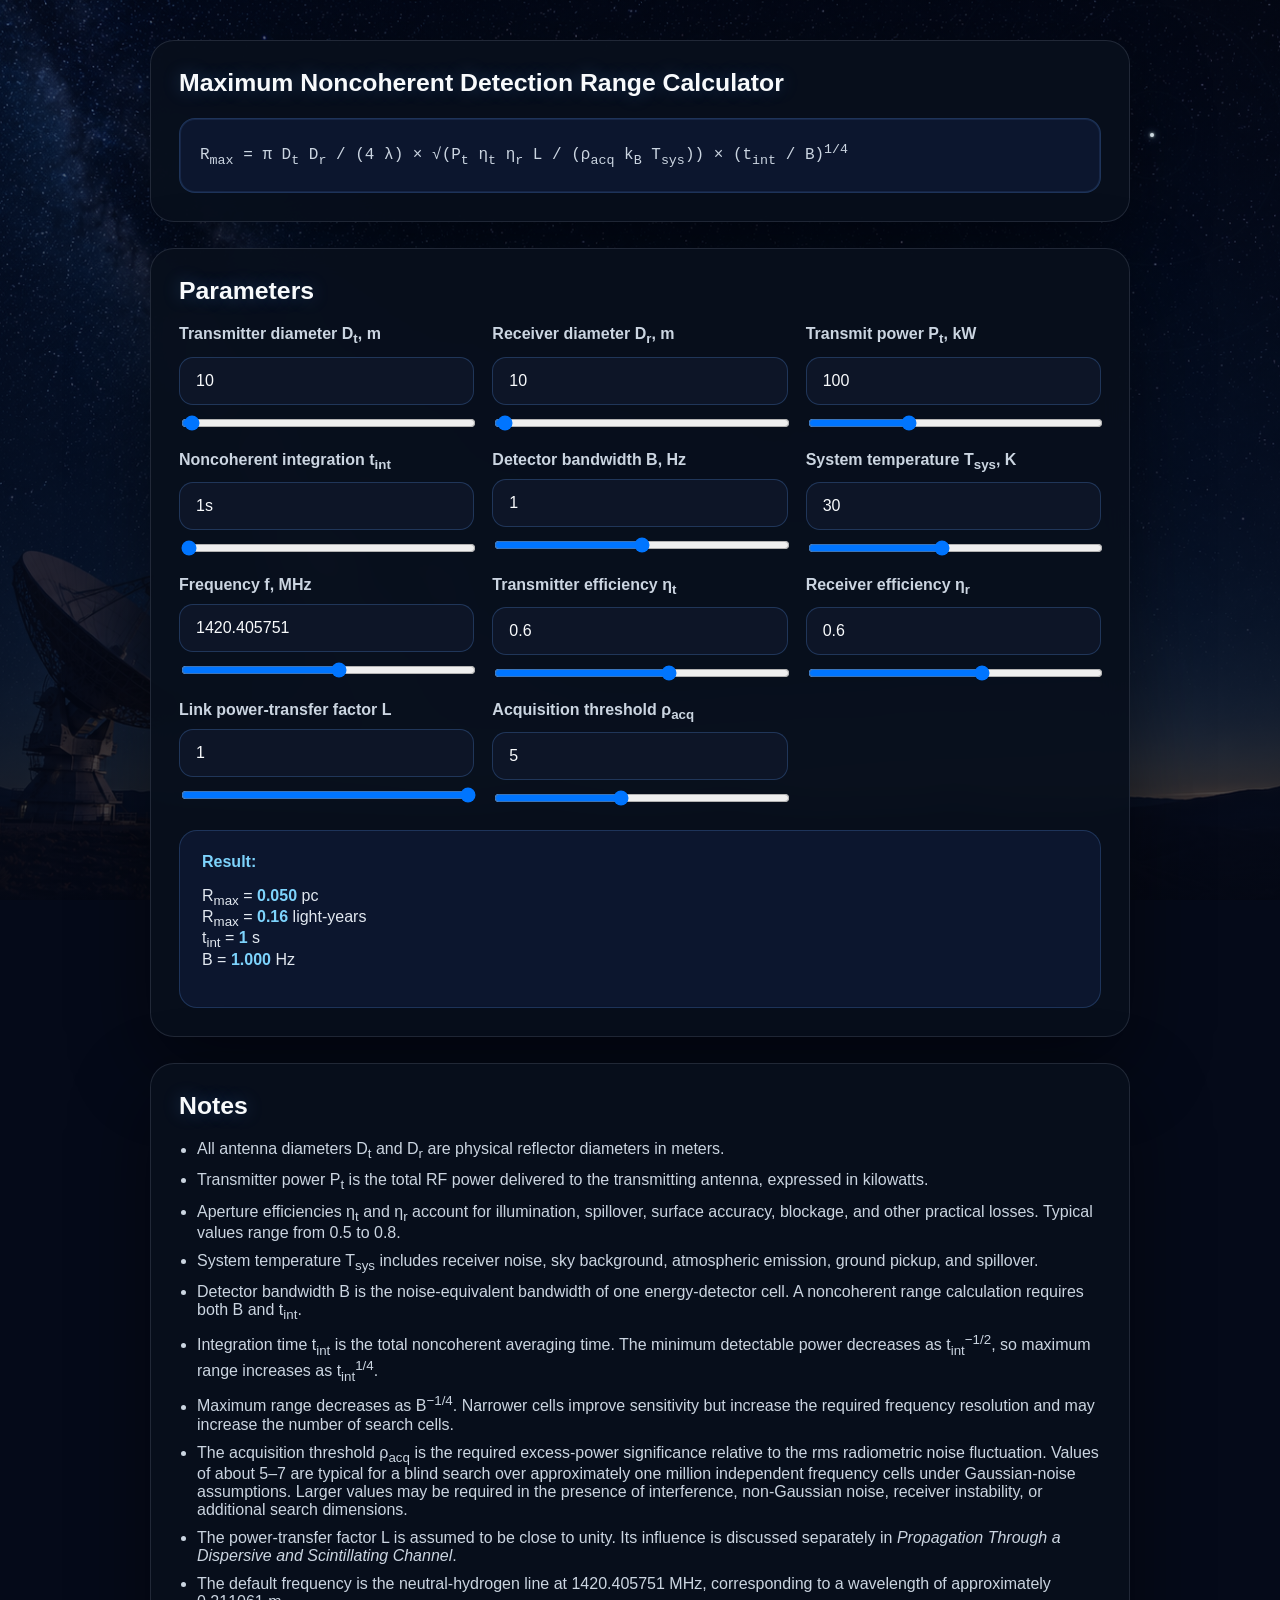
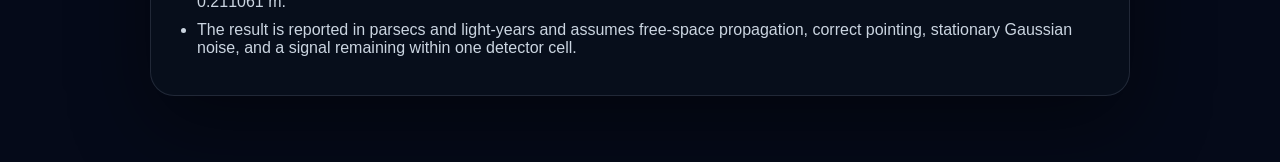
==== index.html @ dc25876a "dosc -> calc" ====
<!DOCTYPE html>
<html lang="en">
<head>
  <meta charset="UTF-8">
  <meta name="viewport" content="width=device-width, initial-scale=1.0">
  <title>Noncoherent Range Calculator</title>
  <link rel="stylesheet" href="calc/style.css">
</head>
<body>
  <!-- Decorative signal layer. It does not affect document layout. -->
  <div id="signal-waves" aria-hidden="true"></div>
  <div id="signal-source" aria-hidden="true"></div>

  <main class="container">
    <section class="panel">
      <h2>Maximum Noncoherent Detection Range Calculator</h2>

      <div class="formula">
        <p>
          R<sub>max</sub> =
          π D<sub>t</sub> D<sub>r</sub> / (4 λ)
          × √(P<sub>t</sub> η<sub>t</sub> η<sub>r</sub> L /
          (ρ<sub>acq</sub> k<sub>B</sub> T<sub>sys</sub>))
          × (t<sub>int</sub> / B)<sup>1/4</sup>
        </p>
      </div>

    </section>

    <section class="panel">
      <h2>Parameters</h2>

      <div class="grid">
        <label>
          <span class="nowrap">Transmitter diameter D<sub>t</sub>, m</span>
          <input id="dt" type="number" value="10" min="1" max="1000" step="1">
          <input id="dt-range" type="range" value="10" min="1" max="1000" step="1">
        </label>

        <label>
          <span class="nowrap">Receiver diameter D<sub>r</sub>, m</span>
          <input id="dr" type="number" value="10" min="1" max="1000" step="1">
          <input id="dr-range" type="range" value="10" min="1" max="1000" step="1">
        </label>

        <label>
          <span class="nowrap">Transmit power P<sub>t</sub>, kW</span>
          <input id="pt" type="number" value="100" min="1" max="1000000" step="1">
          <input id="pt-range" type="range" value="100" min="1" max="1000000" step="1">
        </label>

        <label>
          <span class="nowrap">Noncoherent integration t<sub>int</sub></span>
          <input id="tint" type="text" value="1s">
          <input id="tint-range" type="range" value="0" min="0" max="1000" step="1">
        </label>

        <label>
          <span class="nowrap">Detector bandwidth B, Hz</span>
          <input id="bandwidth" type="number" value="1" min="0.1" max="1000000" step="0.1">
          <input id="bandwidth-range" type="range" value="1" min="0.1" max="1000000" step="0.1">
        </label>

        <label>
          <span class="nowrap">System temperature T<sub>sys</sub>, K</span>
          <input id="Tsys" type="number" value="30" min="3" max="500" step="1">
          <input id="Tsys-range" type="range" value="30" min="3" max="500" step="1">
        </label>

        <label>
          <span class="nowrap">Frequency f, MHz</span>
          <input id="freq" type="number" value="1420.405751" min="10" max="100000" step="0.1">
          <input id="freq-range" type="range" value="1420.405751" min="10" max="100000" step="0.1">
        </label>

        <label>
          <span class="nowrap">Transmitter efficiency η<sub>t</sub></span>
          <input id="etaT" type="number" value="0.6" min="0.01" max="1" step="0.01">
          <input id="etaT-range" type="range" value="0.6" min="0.01" max="1" step="0.01">
        </label>

        <label>
          <span class="nowrap">Receiver efficiency η<sub>r</sub></span>
          <input id="etaR" type="number" value="0.6" min="0.01" max="1" step="0.01">
          <input id="etaR-range" type="range" value="0.6" min="0.01" max="1" step="0.01">
        </label>

        <label>
          <span class="nowrap">Link power-transfer factor L</span>
          <input id="L" type="number" value="1" min="0.01" max="1" step="0.01">
          <input id="L-range" type="range" value="1" min="0.01" max="1" step="0.01">
        </label>

        <label>
          <span class="nowrap">Acquisition threshold ρ<sub>acq</sub></span>
          <input id="rho" type="number" value="5" min="3" max="15" step="0.1">
          <input id="rho-range" type="range" value="5" min="3" max="15" step="0.1">
        </label>
      </div>

      <div class="result" id="resultBox">
        <strong>Result:</strong>
        <p id="resultText">Enter valid values.</p>
      </div>
    </section>

    <section class="panel notes">
      <h2>Notes</h2>
      <ul>
        <li>All antenna diameters D<sub>t</sub> and D<sub>r</sub> are physical reflector diameters in meters.</li>
        <li>Transmitter power P<sub>t</sub> is the total RF power delivered to the transmitting antenna, expressed in kilowatts.</li>
        <li>Aperture efficiencies η<sub>t</sub> and η<sub>r</sub> account for illumination, spillover, surface accuracy, blockage, and other practical losses. Typical values range from 0.5 to 0.8.</li>
        <li>System temperature T<sub>sys</sub> includes receiver noise, sky background, atmospheric emission, ground pickup, and spillover.</li>
        <li>Detector bandwidth B is the noise-equivalent bandwidth of one energy-detector cell. A noncoherent range calculation requires both B and t<sub>int</sub>.</li>
        <li>Integration time t<sub>int</sub> is the total noncoherent averaging time. The minimum detectable power decreases as t<sub>int</sub><sup>−1/2</sup>, so maximum range increases as t<sub>int</sub><sup>1/4</sup>.</li>
        <li>Maximum range decreases as B<sup>−1/4</sup>. Narrower cells improve sensitivity but increase the required frequency resolution and may increase the number of search cells.</li>
        <li>The acquisition threshold ρ<sub>acq</sub> is the required excess-power significance relative to the rms radiometric noise fluctuation. Values of   about 5–7 are typical for a blind search over approximately one million independent frequency cells under Gaussian-noise assumptions. Larger values may be required in the presence of interference, non-Gaussian noise, receiver instability, or additional search dimensions. </li>
        <li>The power-transfer factor L is assumed to be close to unity. Its influence is discussed separately in <em>Propagation Through a Dispersive and Scintillating Channel</em>.</li>
        <li>The default frequency is the neutral-hydrogen line at 1420.405751 MHz, corresponding to a wavelength of approximately 0.211061 m.</li>
        <li>The result is reported in parsecs and light-years and assumes free-space propagation, correct pointing, stationary Gaussian noise, and a signal remaining within one detector cell.</li>
      </ul>
    </section>
  </main>

  <script src="calc/calculator.js"></script>
</body>
</html>
---- calc/style.css ----
html {
  min-height: 100%;
  background: #050a19;
}

body {
  position: relative;
  isolation: isolate;

  margin: 0;
  min-height: 100vh;
  overflow-x: hidden;

  font-family: "Segoe UI", Tahoma, Geneva, Verdana, sans-serif;

  background:
    linear-gradient(
      rgba(5, 10, 25, 0.55),
      rgba(5, 10, 25, 0.75)
    ),
    url("bg.png");

  background-size: cover;
  background-position: center center;
  background-repeat: no-repeat;
  background-attachment: fixed;
}

/*
 * Signal rings above the body background and below the calculator.
 * This fixed element does not participate in normal document flow.
 */
#signal-source {
  position: fixed;

  /* The same coordinates */
  left: 90%;
  top: 15%;

  width: 4px;
  height: 4px;

  z-index: 0;
  pointer-events: none;

  transform: translate(-50%, -50%);
  border-radius: 50%;

  background: rgb(235, 248, 255);

  box-shadow:
    0 0 3px rgba(235, 248, 255, 0.95),
    0 0 9px rgba(140, 210, 255, 0.75),
    0 0 20px rgba(120, 200, 255, 0.45);

  animation: transmitter-flicker 2.8s ease-in-out infinite;
}

#signal-waves {
  position: fixed;
  left: 90%;
  top: 15%;
  width: 560px;
  aspect-ratio: 1;

  z-index: 0;
  pointer-events: none;
  border-radius: 50%;

  background:
    repeating-radial-gradient(
      circle at center,
      transparent 0 10.7%,
      rgba(190, 225, 255, 0.2) 10.9% 11.15%,
      transparent 11.4% 21.8%
    );

  background-position: center center;
  background-repeat: no-repeat;
  background-size: 100% 100%;

  opacity: 0.04;
  filter: blur(0.3px);

  transform: translate(-50%, -50%) rotate(-8deg);

  transition:
    opacity 0.15s linear,
    filter 0.15s linear;

  animation: signal-expansion 18s ease-in-out infinite alternate;
}


/* Calculator content remains above the rings. */
.container {
  position: relative;
  z-index: 1;

  max-width: 980px;
  padding: 40px 32px;
  margin: 0 auto;
}

.panel {
  padding: 28px;
  margin-bottom: 26px;

  background: rgba(8, 15, 28, 0.94);
  border: 1px solid rgba(148, 163, 184, 0.18);
  border-radius: 24px;

  box-shadow: 0 30px 80px rgba(0, 0, 0, 0.45);
  backdrop-filter: blur(14px);
}

h1,
h2 {
  margin-top: 0;
  color: #f8fafc;
  text-shadow: 0 0 18px rgba(96, 165, 250, 0.28);
}

h1 {
  font-size: clamp(2.1rem, 3vw, 3.4rem);
}

h2 {
  font-size: 1.55rem;
}

.formula {
  padding: 20px;
  margin-top: 18px;

  color: #cbd5e1;
  font-family: "Courier New", Courier, monospace;

  background: rgba(14, 23, 48, 0.92);
  border: 1px solid rgba(96, 165, 250, 0.22);
  border-radius: 16px;

  box-shadow: inset 0 0 0 1px rgba(96, 165, 250, 0.12);
}

.formula p {
  margin: 0;
  line-height: 1.7;
}

.grid {
  display: grid;
  grid-template-columns: repeat(auto-fit, minmax(220px, 1fr));
  gap: 18px;
}

label {
  display: flex;
  flex-direction: column;

  color: #cbd5e1;
  font-weight: 600;
}

input[type="number"],
input[type="text"] {
  box-sizing: border-box;
  width: 100%;

  margin-top: 10px;
  padding: 14px 16px;

  color: #f8fafc;
  font-size: 1rem;

  background: rgba(15, 23, 42, 0.86);
  border: 1px solid rgba(96, 165, 250, 0.24);
  border-radius: 14px;
  outline: none;

  transition:
    border-color 0.2s ease,
    box-shadow 0.2s ease;
}

input[type="number"]:focus,
input[type="text"]:focus {
  border-color: #60a5fa;
  box-shadow: 0 0 0 4px rgba(96, 165, 250, 0.12);
}

input[type="range"] {
  width: 100%;
  margin-top: 10px;
}

input[type="number"]::-webkit-inner-spin-button,
input[type="number"]::-webkit-outer-spin-button {
  appearance: none;
  -webkit-appearance: none;
  margin: 0;
}

input[type="number"] {
  appearance: textfield;
  -moz-appearance: textfield;
}

input[readonly] {
  opacity: 0.7;
  cursor: not-allowed;
}

.result {
  margin-top: 22px;
  padding: 22px;

  color: #e2e8f0;

  background: rgba(14, 23, 48, 0.92);
  border: 1px solid rgba(96, 165, 250, 0.22);
  border-radius: 18px;
}

.result strong {
  color: #7dd3fc;
}

.notes ul {
  padding-left: 18px;
  margin: 0;
}

.notes li {
  margin-bottom: 10px;
  color: #cbd5e1;
}

.nowrap {
  white-space: nowrap;
}

@media (max-width: 640px) {
  body {
    background-attachment: scroll;
  }

  .container {
    padding: 24px 18px;
  }

  #signal-waves {
    top: 20px;
    right: -130px;
    width: 360px;
  }
}

@keyframes signal-expansion {
    from {
        background-size: 100% 100%;
    }

    to {
        background-size: 120% 120%;
    }
}

@keyframes transmitter-flicker {
  0%,
  100% {
    opacity: 0.82;
    transform: translate(-50%, -50%) scale(0.9);

    box-shadow:
      0 0 3px rgba(235, 248, 255, 0.85),
      0 0 8px rgba(140, 210, 255, 0.65),
      0 0 18px rgba(120, 200, 255, 0.35);
  }

  50% {
    opacity: 1;
    transform: translate(-50%, -50%) scale(1.15);

    box-shadow:
      0 0 5px rgba(255, 255, 255, 1),
      0 0 12px rgba(160, 220, 255, 0.9),
      0 0 28px rgba(120, 200, 255, 0.55);
  }
}
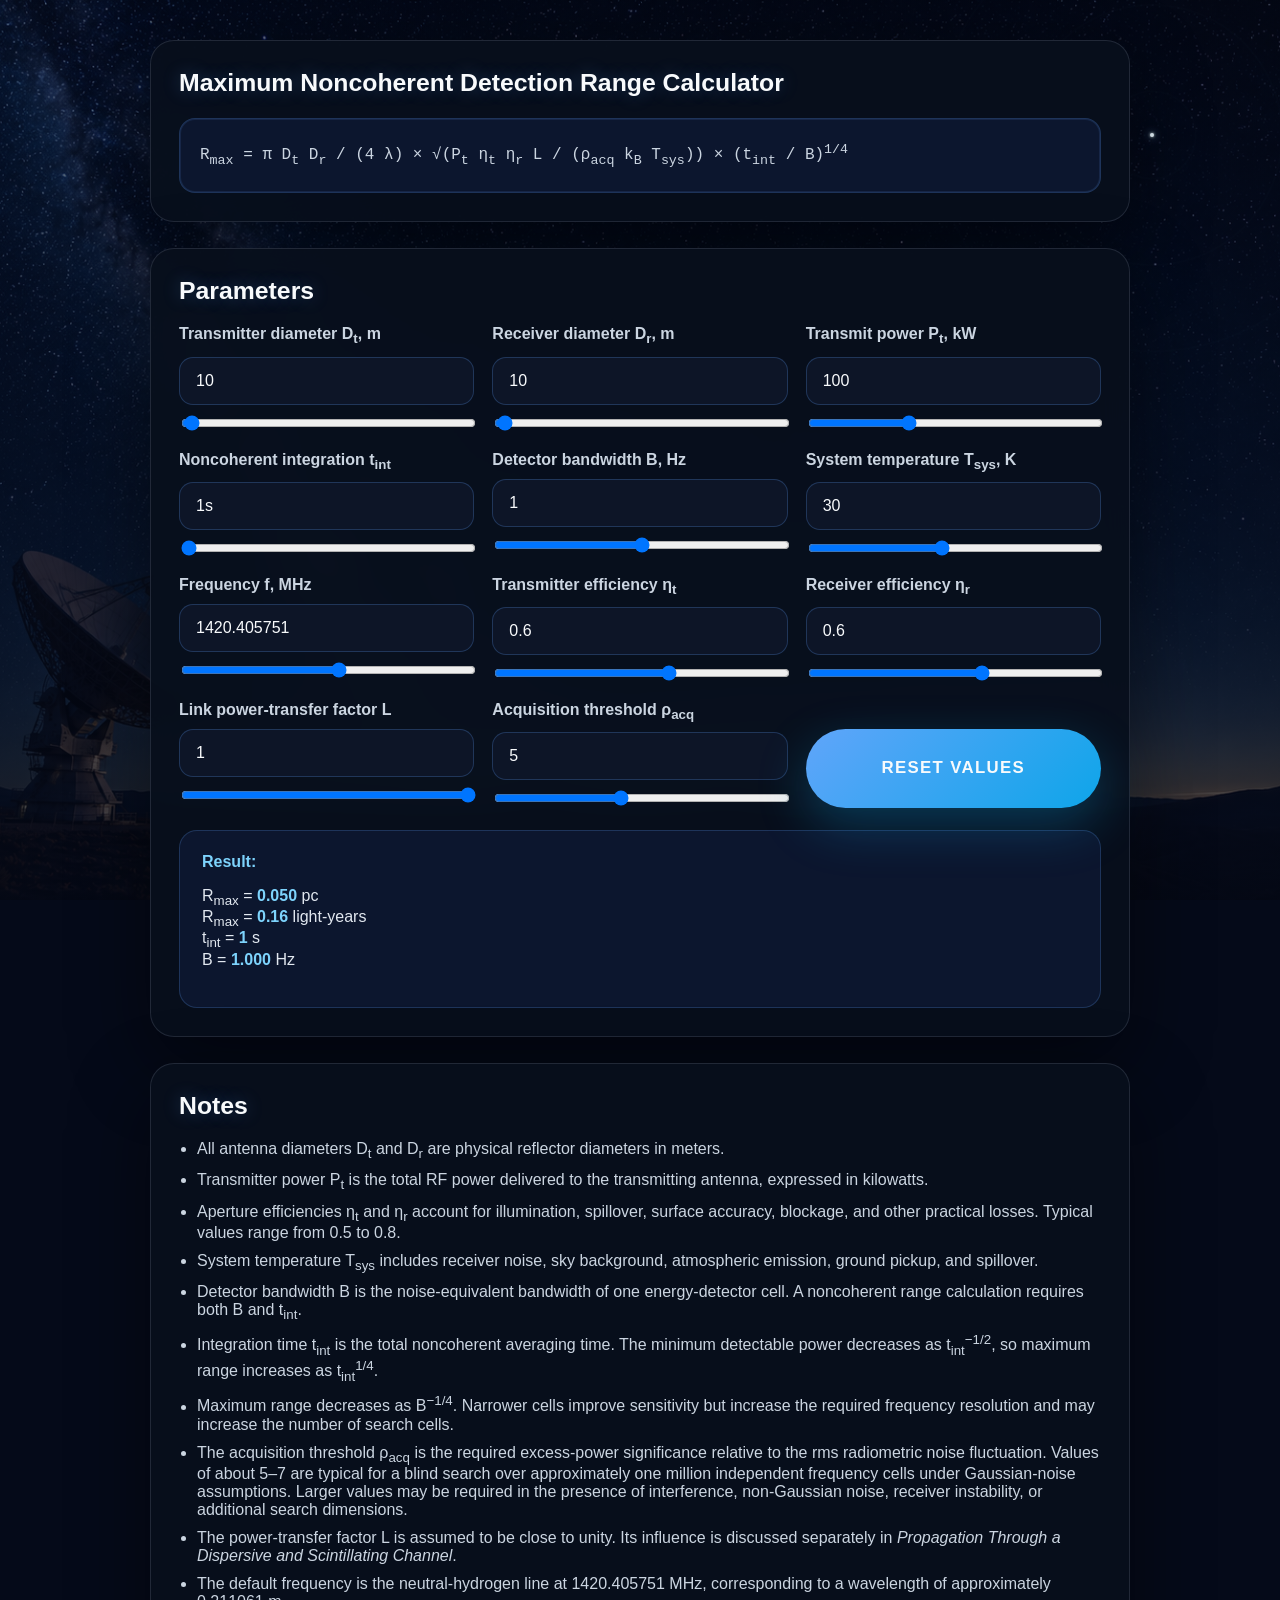
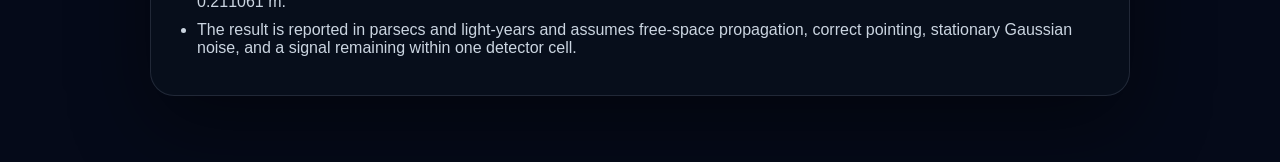
==== commit 9aff34ec: "Add Reset Button" ====
--- a/index.html
+++ b/index.html
@@ -96,6 +96,7 @@
           <input id="rho" type="number" value="5" min="3" max="15" step="0.1">
           <input id="rho-range" type="range" value="5" min="3" max="15" step="0.1">
         </label>
+        <button id="resetButton" onclick="window.location.reload()">Reset Values</button>
       </div>
 
       <div class="result" id="resultBox">
--- a/calc/style.css
+++ b/calc/style.css
@@ -24,6 +24,26 @@
   background-position: center center;
   background-repeat: no-repeat;
   background-attachment: fixed;
+}
+
+button {
+  margin-top: 28px;
+  padding: 16px 24px;
+  border: none;
+  border-radius: 999px;
+  background: linear-gradient(135deg, #60a5fa, #0ea5e9);
+  color: #f8fafc;
+  font-size: 1.05rem;
+  font-weight: 700;
+  cursor: pointer;
+  text-transform: uppercase;
+  letter-spacing: 0.08em;
+  box-shadow: 0 18px 50px rgba(14, 165, 233, 0.28);
+}
+
+button:hover {
+  transform: translateY(-1px);
+  background: linear-gradient(135deg, #38bdf8, #38bdf8);
 }
 
 /*
@@ -91,6 +111,13 @@
   animation: signal-expansion 18s ease-in-out infinite alternate;
 }
 
+.reset-container {
+  grid-column: 1 / -1;
+  display: flex;
+  justify-content: center;
+  margin-top: 0.75rem;
+}
+
 
 /* Calculator content remains above the rings. */
 .container {
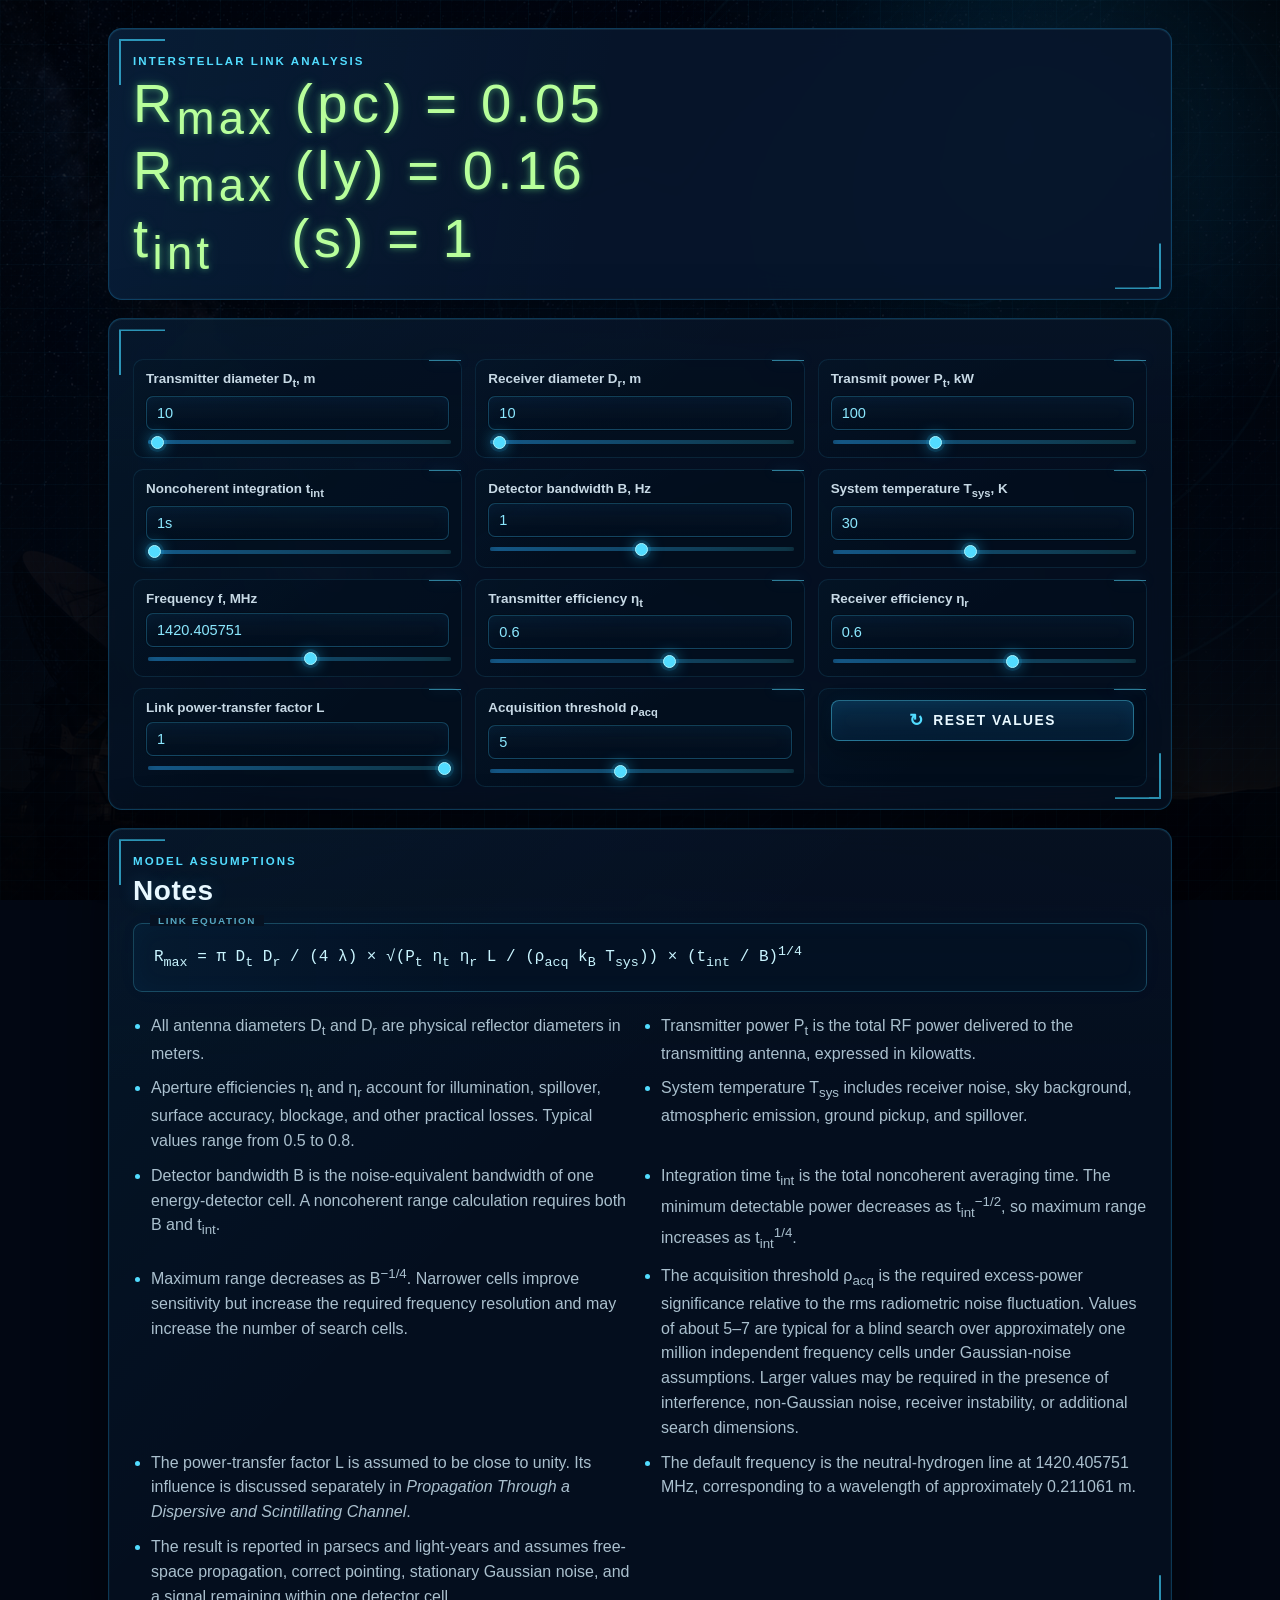
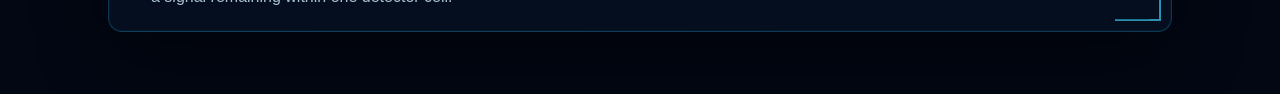
==== commit a1ad8427: "Up results panel" ====
--- a/index.html
+++ b/index.html
@@ -5,31 +5,26 @@
   <meta name="viewport" content="width=device-width, initial-scale=1.0">
   <title>Noncoherent Range Calculator</title>
   <link rel="stylesheet" href="calc/style.css">
+  <link rel="stylesheet" href="calc/display.css">
 </head>
 <body>
-  <!-- Decorative signal layer. It does not affect document layout. -->
+  <div class="background-grid" aria-hidden="true"></div>
+  <div class="background-stripes" aria-hidden="true"></div>
+  <div class="background-glow" aria-hidden="true"></div>
+  <div class="background-rings" aria-hidden="true"></div>
+
   <div id="signal-waves" aria-hidden="true"></div>
   <div id="signal-source" aria-hidden="true"></div>
 
   <main class="container">
-    <section class="panel">
-      <h2>Maximum Noncoherent Detection Range Calculator</h2>
-
-      <div class="formula">
-        <p>
-          R<sub>max</sub> =
-          π D<sub>t</sub> D<sub>r</sub> / (4 λ)
-          × √(P<sub>t</sub> η<sub>t</sub> η<sub>r</sub> L /
-          (ρ<sub>acq</sub> k<sub>B</sub> T<sub>sys</sub>))
-          × (t<sub>int</sub> / B)<sup>1/4</sup>
-        </p>
-      </div>
-
+    <section class="panel panel-title">
+      <span class="panel-kicker">INTERSTELLAR LINK ANALYSIS</span>
+      <div id="resultText" class="display-value"> Enter valid values </div>
     </section>
 
-    <section class="panel">
-      <h2>Parameters</h2>
-
+    <section class="panel panel-parameters">
+    
+  </br>
       <div class="grid">
         <label>
           <span class="nowrap">Transmitter diameter D<sub>t</sub>, m</span>
@@ -96,17 +91,30 @@
           <input id="rho" type="number" value="5" min="3" max="15" step="0.1">
           <input id="rho-range" type="range" value="5" min="3" max="15" step="0.1">
         </label>
-        <button id="resetButton" onclick="window.location.reload()">Reset Values</button>
+
+        <label>
+          <button id="resetButton" type="button" onclick="window.location.reload()">
+            <span class="button-icon" aria-hidden="true">↻</span>
+            Reset Values
+          </button>
+        </label>
       </div>
 
-      <div class="result" id="resultBox">
-        <strong>Result:</strong>
-        <p id="resultText">Enter valid values.</p>
-      </div>
+
     </section>
 
     <section class="panel notes">
+      <span class="panel-kicker">MODEL ASSUMPTIONS</span>
       <h2>Notes</h2>
+      <div class="formula">
+        <p>
+          R<sub>max</sub> =
+          π D<sub>t</sub> D<sub>r</sub> / (4 λ)
+          × √(P<sub>t</sub> η<sub>t</sub> η<sub>r</sub> L /
+          (ρ<sub>acq</sub> k<sub>B</sub> T<sub>sys</sub>))
+          × (t<sub>int</sub> / B)<sup>1/4</sup>
+        </p>
+      </div> 
       <ul>
         <li>All antenna diameters D<sub>t</sub> and D<sub>r</sub> are physical reflector diameters in meters.</li>
         <li>Transmitter power P<sub>t</sub> is the total RF power delivered to the transmitting antenna, expressed in kilowatts.</li>
@@ -115,7 +123,7 @@
         <li>Detector bandwidth B is the noise-equivalent bandwidth of one energy-detector cell. A noncoherent range calculation requires both B and t<sub>int</sub>.</li>
         <li>Integration time t<sub>int</sub> is the total noncoherent averaging time. The minimum detectable power decreases as t<sub>int</sub><sup>−1/2</sup>, so maximum range increases as t<sub>int</sub><sup>1/4</sup>.</li>
         <li>Maximum range decreases as B<sup>−1/4</sup>. Narrower cells improve sensitivity but increase the required frequency resolution and may increase the number of search cells.</li>
-        <li>The acquisition threshold ρ<sub>acq</sub> is the required excess-power significance relative to the rms radiometric noise fluctuation. Values of   about 5–7 are typical for a blind search over approximately one million independent frequency cells under Gaussian-noise assumptions. Larger values may be required in the presence of interference, non-Gaussian noise, receiver instability, or additional search dimensions. </li>
+        <li>The acquisition threshold ρ<sub>acq</sub> is the required excess-power significance relative to the rms radiometric noise fluctuation. Values of about 5–7 are typical for a blind search over approximately one million independent frequency cells under Gaussian-noise assumptions. Larger values may be required in the presence of interference, non-Gaussian noise, receiver instability, or additional search dimensions.</li>
         <li>The power-transfer factor L is assumed to be close to unity. Its influence is discussed separately in <em>Propagation Through a Dispersive and Scintillating Channel</em>.</li>
         <li>The default frequency is the neutral-hydrogen line at 1420.405751 MHz, corresponding to a wavelength of approximately 0.211061 m.</li>
         <li>The result is reported in parsecs and light-years and assumes free-space propagation, correct pointing, stationary Gaussian noise, and a signal remaining within one detector cell.</li>
--- a/calc/style.css
+++ b/calc/style.css
@@ -1,78 +1,120 @@
+:root {
+  --bg-0: #020713;
+  --bg-1: #06101f;
+  --panel: rgba(5, 17, 34, 0.82);
+  --panel-strong: rgba(7, 22, 43, 0.94);
+  --line: rgba(38, 188, 255, 0.24);
+  --line-strong: rgba(64, 214, 255, 0.66);
+  --cyan: #52dcff;
+  --cyan-soft: #8be8ff;
+  --blue: #238cff;
+  --text: #e8f8ff;
+  --muted: #9bb6c8;
+  --shadow: rgba(0, 0, 0, 0.48);
+}
+
+* {
+  box-sizing: border-box;
+}
+
 html {
   min-height: 100%;
-  background: #050a19;
+  background: var(--bg-0);
 }
 
 body {
   position: relative;
   isolation: isolate;
-
   margin: 0;
   min-height: 100vh;
   overflow-x: hidden;
-
+  color: var(--text);
   font-family: "Segoe UI", Tahoma, Geneva, Verdana, sans-serif;
-
-  background:
-    linear-gradient(
-      rgba(5, 10, 25, 0.55),
-      rgba(5, 10, 25, 0.75)
-    ),
+  background:
+    radial-gradient(circle at 80% 12%, rgba(0, 162, 255, 0.17), transparent 27%),
+    linear-gradient(rgba(2, 7, 19, 0.68), rgba(2, 7, 19, 0.9)),
     url("bg.png");
-
   background-size: cover;
-  background-position: center center;
+  background-position: center;
   background-repeat: no-repeat;
   background-attachment: fixed;
 }
 
-button {
-  margin-top: 28px;
-  padding: 16px 24px;
-  border: none;
-  border-radius: 999px;
-  background: linear-gradient(135deg, #60a5fa, #0ea5e9);
-  color: #f8fafc;
-  font-size: 1.05rem;
-  font-weight: 700;
-  cursor: pointer;
-  text-transform: uppercase;
-  letter-spacing: 0.08em;
-  box-shadow: 0 18px 50px rgba(14, 165, 233, 0.28);
-}
-
-button:hover {
-  transform: translateY(-1px);
-  background: linear-gradient(135deg, #38bdf8, #38bdf8);
-}
-
-/*
- * Signal rings above the body background and below the calculator.
- * This fixed element does not participate in normal document flow.
- */
+body::after {
+  content: "";
+  position: fixed;
+  inset: 0;
+  z-index: -1;
+  pointer-events: none;
+  background: radial-gradient(circle at center, transparent 38%, rgba(0, 0, 0, 0.62) 100%);
+}
+
+.background-grid,
+.background-stripes,
+.background-glow,
+.background-rings {
+  position: fixed;
+  inset: 0;
+  z-index: -1;
+  pointer-events: none;
+}
+
+.background-grid {
+  opacity: 0.72;
+  background-image:
+    linear-gradient(rgba(57, 190, 255, 0.055) 1px, transparent 1px),
+    linear-gradient(90deg, rgba(57, 190, 255, 0.055) 1px, transparent 1px),
+    linear-gradient(rgba(57, 190, 255, 0.022) 1px, transparent 1px),
+    linear-gradient(90deg, rgba(57, 190, 255, 0.022) 1px, transparent 1px);
+  background-size: 44px 44px, 44px 44px, 11px 11px, 11px 11px;
+}
+
+.background-stripes {
+  opacity: 0.75;
+  background: repeating-linear-gradient(
+    -45deg,
+    transparent 0 28px,
+    rgba(46, 183, 255, 0.018) 28px 30px
+  );
+}
+
+.background-glow {
+  background:
+    radial-gradient(circle at 88% 14%, rgba(43, 181, 255, 0.16), transparent 23%),
+    radial-gradient(circle at 50% 40%, rgba(16, 90, 166, 0.08), transparent 44%);
+}
+
+.background-rings {
+  left: auto;
+  top: -34vh;
+  right: -18vw;
+  width: 85vw;
+  height: 85vw;
+  opacity: 0.12;
+  border-radius: 50%;
+  background: repeating-radial-gradient(
+    circle at center,
+    transparent 0 8.5%,
+    rgba(75, 207, 255, 0.35) 8.7% 8.85%,
+    transparent 9.05% 17.5%
+  );
+}
+
 #signal-source {
   position: fixed;
-
-  /* The same coordinates */
   left: 90%;
   top: 15%;
-
-  width: 4px;
-  height: 4px;
-
+  width: 5px;
+  height: 5px;
   z-index: 0;
   pointer-events: none;
-
   transform: translate(-50%, -50%);
   border-radius: 50%;
-
-  background: rgb(235, 248, 255);
-
-  box-shadow:
-    0 0 3px rgba(235, 248, 255, 0.95),
-    0 0 9px rgba(140, 210, 255, 0.75),
-    0 0 20px rgba(120, 200, 255, 0.45);
-
+  background: #f0fbff;
+  box-shadow:
+    0 0 5px rgba(240, 251, 255, 1),
+    0 0 16px rgba(96, 220, 255, 0.96),
+    0 0 40px rgba(40, 162, 255, 0.62);
   animation: transmitter-flicker 2.8s ease-in-out infinite;
 }
 
@@ -80,145 +122,254 @@
   position: fixed;
   left: 90%;
   top: 15%;
-  width: 560px;
+  width: 620px;
   aspect-ratio: 1;
-
   z-index: 0;
   pointer-events: none;
   border-radius: 50%;
-
-  background:
-    repeating-radial-gradient(
-      circle at center,
-      transparent 0 10.7%,
-      rgba(190, 225, 255, 0.2) 10.9% 11.15%,
-      transparent 11.4% 21.8%
-    );
-
-  background-position: center center;
+  background: repeating-radial-gradient(
+    circle at center,
+    transparent 0 10.7%,
+    rgba(113, 218, 255, 0.24) 10.9% 11.12%,
+    transparent 11.35% 21.8%
+  );
+  background-position: center;
   background-repeat: no-repeat;
   background-size: 100% 100%;
-
-  opacity: 0.04;
-  filter: blur(0.3px);
-
+  opacity: 0.05;
+  filter: blur(0.25px);
   transform: translate(-50%, -50%) rotate(-8deg);
-
-  transition:
-    opacity 0.15s linear,
-    filter 0.15s linear;
-
+  transition: opacity 0.15s linear, filter 0.15s linear;
   animation: signal-expansion 18s ease-in-out infinite alternate;
 }
 
-.reset-container {
-  grid-column: 1 / -1;
-  display: flex;
-  justify-content: center;
-  margin-top: 0.75rem;
-}
-
-
-/* Calculator content remains above the rings. */
 .container {
   position: relative;
   z-index: 1;
-
-  max-width: 980px;
-  padding: 40px 32px;
+  max-width: 1120px;
   margin: 0 auto;
+  padding: 28px 28px 44px;
 }
 
 .panel {
-  padding: 28px;
-  margin-bottom: 26px;
-
-  background: rgba(8, 15, 28, 0.94);
-  border: 1px solid rgba(148, 163, 184, 0.18);
-  border-radius: 24px;
-
-  box-shadow: 0 30px 80px rgba(0, 0, 0, 0.45);
-  backdrop-filter: blur(14px);
+  position: relative;
+  margin-bottom: 18px;
+  padding: 22px 24px;
+  overflow: hidden;
+  background:
+    linear-gradient(180deg, rgba(16, 42, 69, 0.11), transparent 32%),
+    linear-gradient(135deg, rgba(0, 180, 255, 0.045), transparent 42%),
+    var(--panel);
+  border: 1px solid var(--line);
+  border-radius: 14px;
+  box-shadow:
+    0 24px 70px var(--shadow),
+    inset 0 0 0 1px rgba(112, 220, 255, 0.035),
+    inset 0 1px 0 rgba(164, 235, 255, 0.06);
+  backdrop-filter: blur(16px) saturate(120%);
+}
+
+.panel::before,
+.panel::after {
+  content: "";
+  position: absolute;
+  width: 44px;
+  height: 44px;
+  pointer-events: none;
+}
+
+.panel::before {
+  top: 10px;
+  left: 10px;
+  border-top: 2px solid var(--line-strong);
+  border-left: 2px solid var(--line-strong);
+  clip-path: polygon(0 0, 100% 0, 100% 2px, 12px 2px, 2px 12px, 2px 100%, 0 100%);
+}
+
+.panel::after {
+  right: 10px;
+  bottom: 10px;
+  border-right: 2px solid var(--line-strong);
+  border-bottom: 2px solid var(--line-strong);
+  clip-path: polygon(100% 100%, 0 100%, 0 calc(100% - 2px), calc(100% - 12px) calc(100% - 2px), calc(100% - 2px) calc(100% - 12px), calc(100% - 2px) 0, 100% 0);
+}
+
+.panel-title {
+  background:
+    linear-gradient(100deg, rgba(18, 80, 129, 0.15), transparent 46%),
+    var(--panel-strong);
+}
+
+.panel-kicker,
+.result-label {
+  display: inline-block;
+  margin-bottom: 8px;
+  color: var(--cyan);
+  font-size: 0.72rem;
+  font-weight: 800;
+  letter-spacing: 0.18em;
 }
 
 h1,
 h2 {
-  margin-top: 0;
-  color: #f8fafc;
-  text-shadow: 0 0 18px rgba(96, 165, 250, 0.28);
-}
-
-h1 {
-  font-size: clamp(2.1rem, 3vw, 3.4rem);
+  margin: 0;
+  color: var(--text);
+  text-shadow: 0 0 18px rgba(73, 205, 255, 0.2);
 }
 
 h2 {
-  font-size: 1.55rem;
+  font-size: clamp(1.35rem, 2.2vw, 1.75rem);
+  font-weight: 650;
+  letter-spacing: 0.02em;
+}
+
+.section-heading {
+  display: flex;
+  align-items: flex-start;
+  justify-content: space-between;
+  gap: 20px;
+  margin-bottom: 16px;
+}
+
+.status-chip {
+  padding: 7px 11px;
+  color: #8fffb9;
+  font-size: 0.68rem;
+  font-weight: 800;
+  letter-spacing: 0.15em;
+  background: rgba(44, 255, 128, 0.06);
+  border: 1px solid rgba(76, 255, 151, 0.26);
+  border-radius: 999px;
+  box-shadow: inset 0 0 18px rgba(44, 255, 128, 0.04);
 }
 
 .formula {
-  padding: 20px;
-  margin-top: 18px;
-
-  color: #cbd5e1;
+  position: relative;
+  margin-top: 16px;
+  padding: 16px 20px;
+  color: #c9f5ff;
   font-family: "Courier New", Courier, monospace;
-
-  background: rgba(14, 23, 48, 0.92);
-  border: 1px solid rgba(96, 165, 250, 0.22);
-  border-radius: 16px;
-
-  box-shadow: inset 0 0 0 1px rgba(96, 165, 250, 0.12);
+  background:
+    linear-gradient(90deg, rgba(24, 115, 179, 0.09), transparent 36%),
+    rgba(4, 18, 36, 0.9);
+  border: 1px solid rgba(82, 220, 255, 0.25);
+  border-radius: 9px;
+  box-shadow:
+    inset 0 0 26px rgba(0, 158, 255, 0.035),
+    0 0 24px rgba(0, 139, 255, 0.025);
+}
+
+.formula::before {
+  content: "LINK EQUATION";
+  position: absolute;
+  top: -9px;
+  left: 16px;
+  padding: 0 8px;
+  color: rgba(117, 224, 255, 0.72);
+  font: 700 0.62rem "Segoe UI", sans-serif;
+  letter-spacing: 0.16em;
+  background: #061222;
 }
 
 .formula p {
   margin: 0;
-  line-height: 1.7;
+  line-height: 1.8;
 }
 
 .grid {
   display: grid;
-  grid-template-columns: repeat(auto-fit, minmax(220px, 1fr));
-  gap: 18px;
+  grid-template-columns: repeat(3, minmax(0, 1fr));
+  gap: 11px 13px;
 }
 
 label {
+  position: relative;
   display: flex;
   flex-direction: column;
-
-  color: #cbd5e1;
-  font-weight: 600;
+  padding: 11px 12px;
+  color: #c7d9e5;
+  font-size: 0.84rem;
+  font-weight: 650;
+  background:
+    linear-gradient(145deg, rgba(25, 101, 157, 0.055), transparent 45%),
+    rgba(3, 15, 29, 0.56);
+  border: 1px solid rgba(60, 184, 237, 0.12);
+  border-radius: 10px;
+}
+
+label::after {
+  content: "";
+  position: absolute;
+  top: 0;
+  right: 0;
+  width: 32px;
+  height: 1px;
+  background: rgba(83, 219, 255, 0.55);
+  box-shadow: 0 0 12px rgba(67, 201, 255, 0.34);
 }
 
 input[type="number"],
 input[type="text"] {
-  box-sizing: border-box;
   width: 100%;
-
-  margin-top: 10px;
-  padding: 14px 16px;
-
-  color: #f8fafc;
-  font-size: 1rem;
-
-  background: rgba(15, 23, 42, 0.86);
-  border: 1px solid rgba(96, 165, 250, 0.24);
-  border-radius: 14px;
+  margin-top: 7px;
+  padding: 8px 10px;
+  color: var(--cyan-soft);
+  font-size: 0.91rem;
+  font-variant-numeric: tabular-nums;
+  background:
+    linear-gradient(180deg, rgba(21, 62, 92, 0.18), rgba(2, 13, 26, 0.68));
+  border: 1px solid rgba(59, 191, 244, 0.28);
+  border-radius: 7px;
   outline: none;
-
-  transition:
-    border-color 0.2s ease,
-    box-shadow 0.2s ease;
+  box-shadow:
+    inset 0 0 18px rgba(0, 137, 255, 0.035),
+    0 0 0 1px rgba(0, 0, 0, 0.22);
+  transition: border-color 0.2s ease, box-shadow 0.2s ease, background 0.2s ease;
 }
 
 input[type="number"]:focus,
 input[type="text"]:focus {
-  border-color: #60a5fa;
-  box-shadow: 0 0 0 4px rgba(96, 165, 250, 0.12);
+  border-color: var(--cyan);
+  background: rgba(4, 25, 45, 0.9);
+  box-shadow:
+    0 0 0 3px rgba(67, 201, 255, 0.08),
+    0 0 22px rgba(24, 154, 255, 0.12),
+    inset 0 0 18px rgba(0, 155, 255, 0.06);
 }
 
 input[type="range"] {
   width: 100%;
+  height: 4px;
   margin-top: 10px;
+  appearance: none;
+  -webkit-appearance: none;
+  background: linear-gradient(90deg, rgba(37, 157, 240, 0.8), rgba(61, 214, 255, 0.32));
+  border-radius: 999px;
+  box-shadow: inset 0 0 8px rgba(0, 0, 0, 0.5);
+}
+
+input[type="range"]::-webkit-slider-thumb {
+  width: 13px;
+  height: 13px;
+  appearance: none;
+  -webkit-appearance: none;
+  border: 1px solid #a7f4ff;
+  border-radius: 50%;
+  background: var(--cyan);
+  box-shadow:
+    0 0 0 3px rgba(40, 199, 255, 0.12),
+    0 0 15px rgba(40, 199, 255, 0.76);
+  cursor: pointer;
+}
+
+input[type="range"]::-moz-range-thumb {
+  width: 13px;
+  height: 13px;
+  border: 1px solid #a7f4ff;
+  border-radius: 50%;
+  background: var(--cyan);
+  box-shadow: 0 0 15px rgba(40, 199, 255, 0.76);
+  cursor: pointer;
 }
 
 input[type="number"]::-webkit-inner-spin-button,
@@ -233,85 +384,174 @@
   -moz-appearance: textfield;
 }
 
-input[readonly] {
-  opacity: 0.7;
-  cursor: not-allowed;
+.reset-container {
+  grid-column: 1 / -1;
+  display: flex;
+  justify-content: center;
+  padding-top: 1px;
+}
+
+button {
+  display: inline-flex;
+  align-items: center;
+  justify-content: center;
+  gap: 9px;
+  min-width: 150px;
+  padding: 9px 18px;
+  color: var(--text);
+  font-size: 0.86rem;
+  font-weight: 800;
+  text-transform: uppercase;
+  letter-spacing: 0.11em;
+  cursor: pointer;
+  background:
+    linear-gradient(180deg, rgba(28, 137, 201, 0.24), rgba(5, 30, 54, 0.72));
+  border: 1px solid rgba(82, 220, 255, 0.42);
+  border-radius: 8px;
+  box-shadow:
+    0 12px 28px rgba(0, 0, 0, 0.25),
+    inset 0 0 18px rgba(0, 167, 255, 0.055),
+    0 0 16px rgba(0, 158, 255, 0.05);
+  transition: transform 0.18s ease, border-color 0.18s ease, box-shadow 0.18s ease;
+}
+
+button:hover {
+  transform: translateY(-1px);
+  border-color: var(--cyan);
+  box-shadow:
+    0 15px 34px rgba(0, 0, 0, 0.32),
+    0 0 24px rgba(39, 184, 255, 0.14),
+    inset 0 0 22px rgba(0, 167, 255, 0.08);
+}
+
+.button-icon {
+  color: var(--cyan);
+  font-size: 1.08rem;
 }
 
 .result {
-  margin-top: 22px;
-  padding: 22px;
-
-  color: #e2e8f0;
-
-  background: rgba(14, 23, 48, 0.92);
-  border: 1px solid rgba(96, 165, 250, 0.22);
-  border-radius: 18px;
+  position: relative;
+  margin-top: 14px;
+  padding: 15px 20px;
+  color: #dceef7;
+  background:
+    linear-gradient(90deg, rgba(13, 90, 144, 0.1), transparent 55%),
+    rgba(3, 17, 33, 0.86);
+  border: 1px solid rgba(65, 202, 255, 0.27);
+  border-radius: 9px;
+  box-shadow: inset 0 0 24px rgba(0, 151, 255, 0.035);
+}
+
+.result::before {
+  content: "";
+  position: absolute;
+  top: 0;
+  left: 0;
+  width: 86px;
+  height: 2px;
+  background: linear-gradient(90deg, var(--cyan), transparent);
+  box-shadow: 0 0 12px rgba(64, 214, 255, 0.7);
+}
+
+.result p {
+  margin: 6px 0 0;
+  line-height: 1.65;
+  font-variant-numeric: tabular-nums;
 }
 
 .result strong {
-  color: #7dd3fc;
+  color: var(--cyan);
+  text-shadow: 0 0 14px rgba(73, 215, 255, 0.3);
 }
 
 .notes ul {
+  display: grid;
+  grid-template-columns: repeat(2, minmax(0, 1fr));
+  gap: 10px 24px;
   padding-left: 18px;
-  margin: 0;
+  margin: 22px 0 0;
 }
 
 .notes li {
-  margin-bottom: 10px;
-  color: #cbd5e1;
+  color: #aac0ce;
+  line-height: 1.55;
+}
+
+.notes li::marker {
+  color: var(--cyan);
 }
 
 .nowrap {
   white-space: nowrap;
 }
 
-@media (max-width: 640px) {
+@media (max-width: 1080px) {
+  .container {
+    max-width: 920px;
+  }
+
+  .grid {
+    grid-template-columns: repeat(2, minmax(0, 1fr));
+  }
+}
+
+@media (max-width: 760px) {
   body {
     background-attachment: scroll;
   }
 
   .container {
+    padding: 24px 16px 40px;
+  }
+
+  .panel {
     padding: 24px 18px;
   }
 
+  .grid,
+  .notes ul {
+    grid-template-columns: 1fr;
+  }
+
+  .section-heading {
+    align-items: center;
+  }
+
+  .status-chip {
+    display: none;
+  }
+
   #signal-waves {
-    top: 20px;
-    right: -130px;
-    width: 360px;
+    top: 40px;
+    left: 92%;
+    width: 390px;
+  }
+
+  #signal-source {
+    top: 40px;
+    left: 92%;
+  }
+
+  .background-rings {
+    top: -10vh;
+    right: -50vw;
+    width: 150vw;
+    height: 150vw;
   }
 }
 
 @keyframes signal-expansion {
-    from {
-        background-size: 100% 100%;
-    }
-
-    to {
-        background-size: 120% 120%;
-    }
+  from { background-size: 100% 100%; }
+  to { background-size: 120% 120%; }
 }
 
 @keyframes transmitter-flicker {
-  0%,
-  100% {
+  0%, 100% {
     opacity: 0.82;
     transform: translate(-50%, -50%) scale(0.9);
-
-    box-shadow:
-      0 0 3px rgba(235, 248, 255, 0.85),
-      0 0 8px rgba(140, 210, 255, 0.65),
-      0 0 18px rgba(120, 200, 255, 0.35);
-  }
-
+  }
   50% {
     opacity: 1;
-    transform: translate(-50%, -50%) scale(1.15);
-
-    box-shadow:
-      0 0 5px rgba(255, 255, 255, 1),
-      0 0 12px rgba(160, 220, 255, 0.9),
-      0 0 28px rgba(120, 200, 255, 0.55);
-  }
-}+    transform: translate(-50%, -50%) scale(1.18);
+  }
+}
--- a/calc/display.css
+++ b/calc/display.css
@@ -0,0 +1,78 @@
+.display-panel{
+
+    position:relative;
+
+    overflow:hidden;
+
+    background:
+        linear-gradient(
+            to bottom,
+            #08140d,
+            #0c1d14
+        );
+
+    border:2px solid #3d5146;
+
+    border-radius:8px;
+
+    box-shadow:
+        inset 0 0 35px rgba(90,255,120,.08),
+        inset 0 0 6px rgba(0,0,0,.8),
+        0 0 20px rgba(0,0,0,.35);
+
+    padding:18px 22px;
+}
+
+.display-panel::before{
+
+    content:"";
+
+    position:absolute;
+
+    inset:0;
+
+    background:
+        repeating-linear-gradient(
+
+            transparent 0px,
+
+            transparent 3px,
+
+            rgba(255,255,255,.025) 4px
+
+        );
+
+    pointer-events:none;
+}
+
+.display-value{
+
+    font-size:3.4rem;
+
+    font-weight:300;
+
+    line-height:1.05;
+
+    letter-spacing:.08em;
+
+    color:#b8ff9b;
+
+    text-shadow:
+        0 0 6px rgba(120,255,150,.45),
+        0 0 16px rgba(120,255,150,.2);
+
+letter-spacing:.08em;
+}
+
+.display-header{
+
+    color:#7db88b;
+
+    font-size:.8rem;
+
+    letter-spacing:.25em;
+
+    margin-bottom:14px;
+
+    opacity:.9;
+}
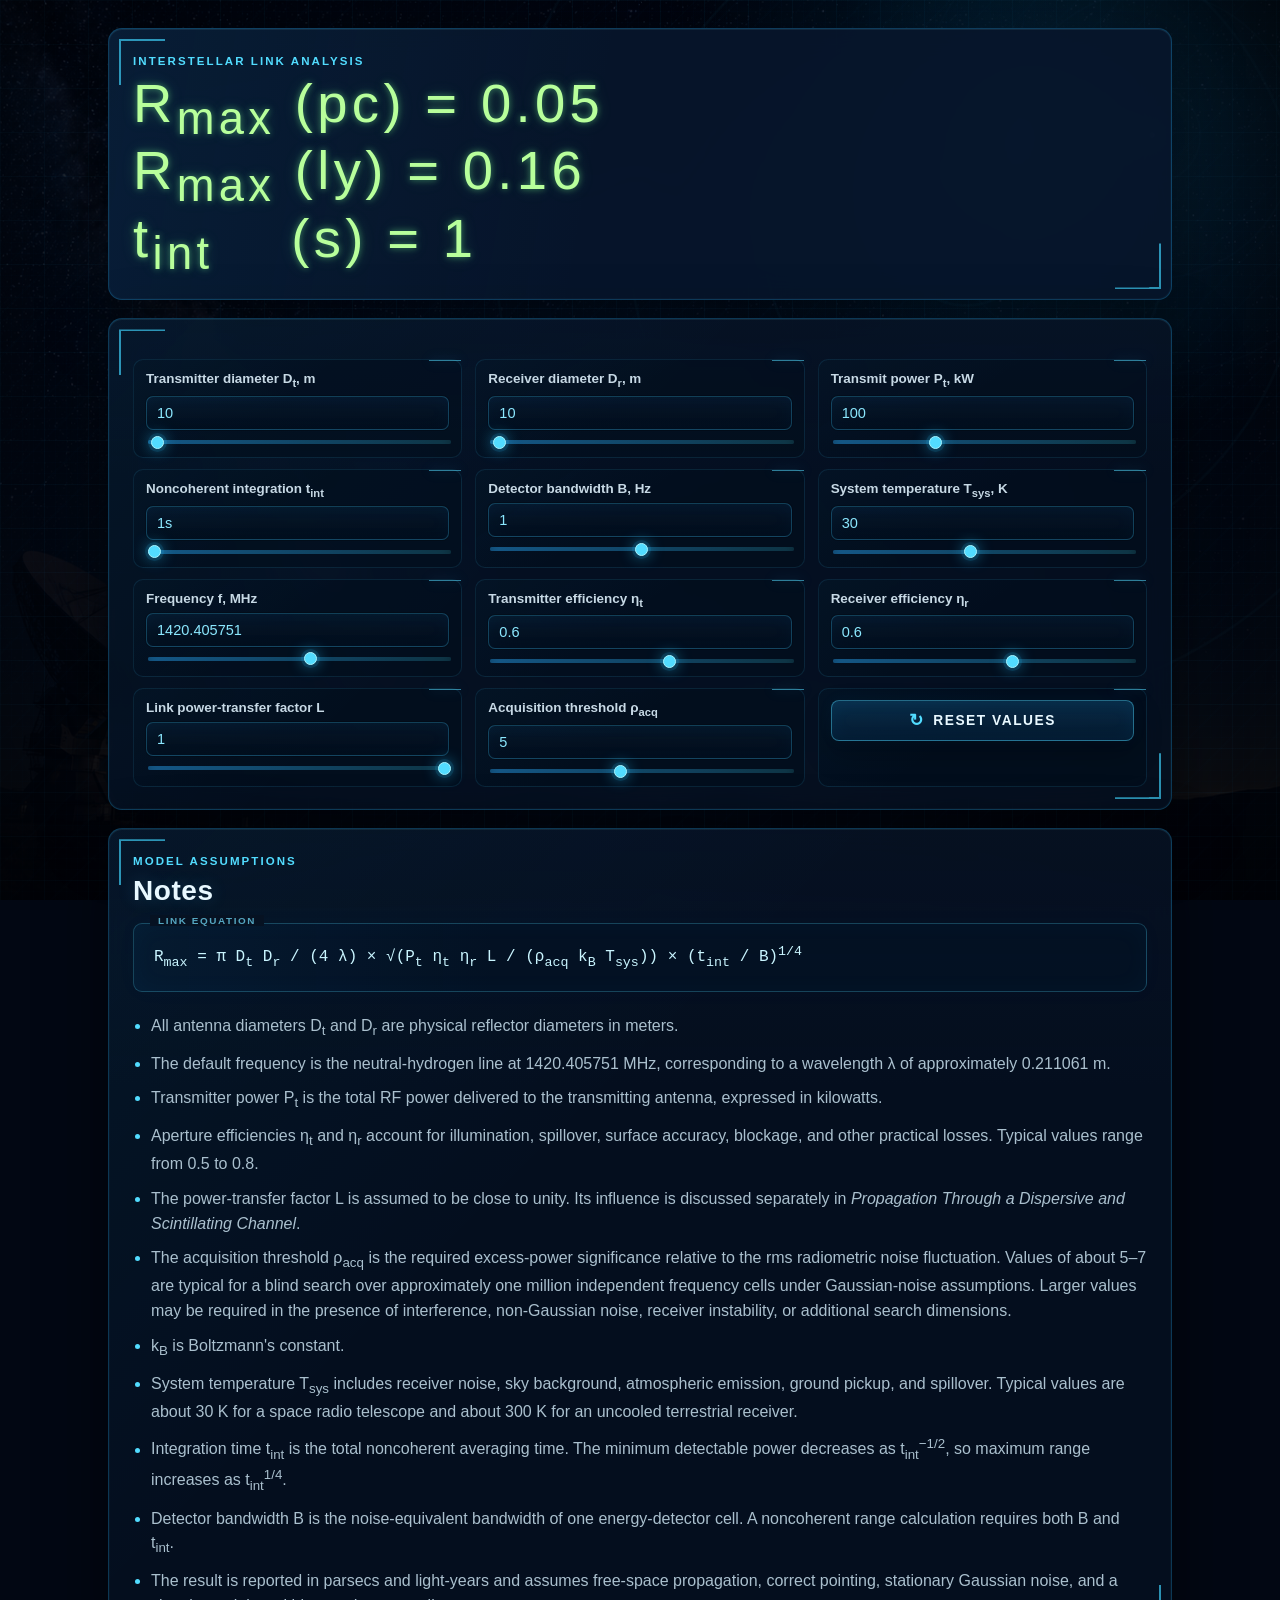
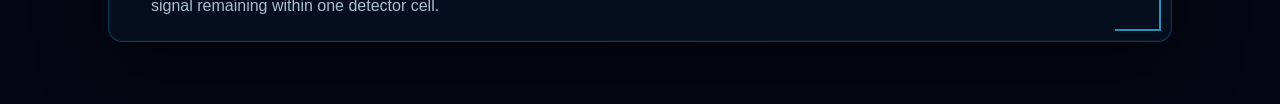
==== commit 6a2df5b9: "Notes to one column" ====
--- a/index.html
+++ b/index.html
@@ -117,15 +117,15 @@
       </div> 
       <ul>
         <li>All antenna diameters D<sub>t</sub> and D<sub>r</sub> are physical reflector diameters in meters.</li>
+        <li>The default frequency is the neutral-hydrogen line at 1420.405751 MHz, corresponding to a wavelength λ of approximately 0.211061 m.</li>
         <li>Transmitter power P<sub>t</sub> is the total RF power delivered to the transmitting antenna, expressed in kilowatts.</li>
         <li>Aperture efficiencies η<sub>t</sub> and η<sub>r</sub> account for illumination, spillover, surface accuracy, blockage, and other practical losses. Typical values range from 0.5 to 0.8.</li>
-        <li>System temperature T<sub>sys</sub> includes receiver noise, sky background, atmospheric emission, ground pickup, and spillover.</li>
+        <li>The power-transfer factor L is assumed to be close to unity. Its influence is discussed separately in <em>Propagation Through a Dispersive and Scintillating Channel</em>.</li>
+        <li>The acquisition threshold ρ<sub>acq</sub> is the required excess-power significance relative to the rms radiometric noise fluctuation. Values of about 5–7 are typical for a blind search over approximately one million independent frequency cells under Gaussian-noise assumptions. Larger values may be required in the presence of interference, non-Gaussian noise, receiver instability, or additional search dimensions.</li>
+        <li> k<sub>B</sub> is Boltzmann's constant.</li>
+        <li>System temperature T<sub>sys</sub> includes receiver noise, sky background, atmospheric emission, ground pickup, and spillover. Typical values are about 30 K for a space radio telescope and about 300 K for an uncooled terrestrial receiver.</li>
+        <li>Integration time t<sub>int</sub> is the total noncoherent averaging time. The minimum detectable power decreases as t<sub>int</sub><sup>−1/2</sup>, so maximum range increases as t<sub>int</sub><sup>1/4</sup>.</li>
         <li>Detector bandwidth B is the noise-equivalent bandwidth of one energy-detector cell. A noncoherent range calculation requires both B and t<sub>int</sub>.</li>
-        <li>Integration time t<sub>int</sub> is the total noncoherent averaging time. The minimum detectable power decreases as t<sub>int</sub><sup>−1/2</sup>, so maximum range increases as t<sub>int</sub><sup>1/4</sup>.</li>
-        <li>Maximum range decreases as B<sup>−1/4</sup>. Narrower cells improve sensitivity but increase the required frequency resolution and may increase the number of search cells.</li>
-        <li>The acquisition threshold ρ<sub>acq</sub> is the required excess-power significance relative to the rms radiometric noise fluctuation. Values of about 5–7 are typical for a blind search over approximately one million independent frequency cells under Gaussian-noise assumptions. Larger values may be required in the presence of interference, non-Gaussian noise, receiver instability, or additional search dimensions.</li>
-        <li>The power-transfer factor L is assumed to be close to unity. Its influence is discussed separately in <em>Propagation Through a Dispersive and Scintillating Channel</em>.</li>
-        <li>The default frequency is the neutral-hydrogen line at 1420.405751 MHz, corresponding to a wavelength of approximately 0.211061 m.</li>
         <li>The result is reported in parsecs and light-years and assumes free-space propagation, correct pointing, stationary Gaussian noise, and a signal remaining within one detector cell.</li>
       </ul>
     </section>
--- a/calc/style.css
+++ b/calc/style.css
@@ -466,7 +466,7 @@
 
 .notes ul {
   display: grid;
-  grid-template-columns: repeat(2, minmax(0, 1fr));
+/*  grid-template-columns: repeat(2, minmax(0, 1fr)); */
   gap: 10px 24px;
   padding-left: 18px;
   margin: 22px 0 0;
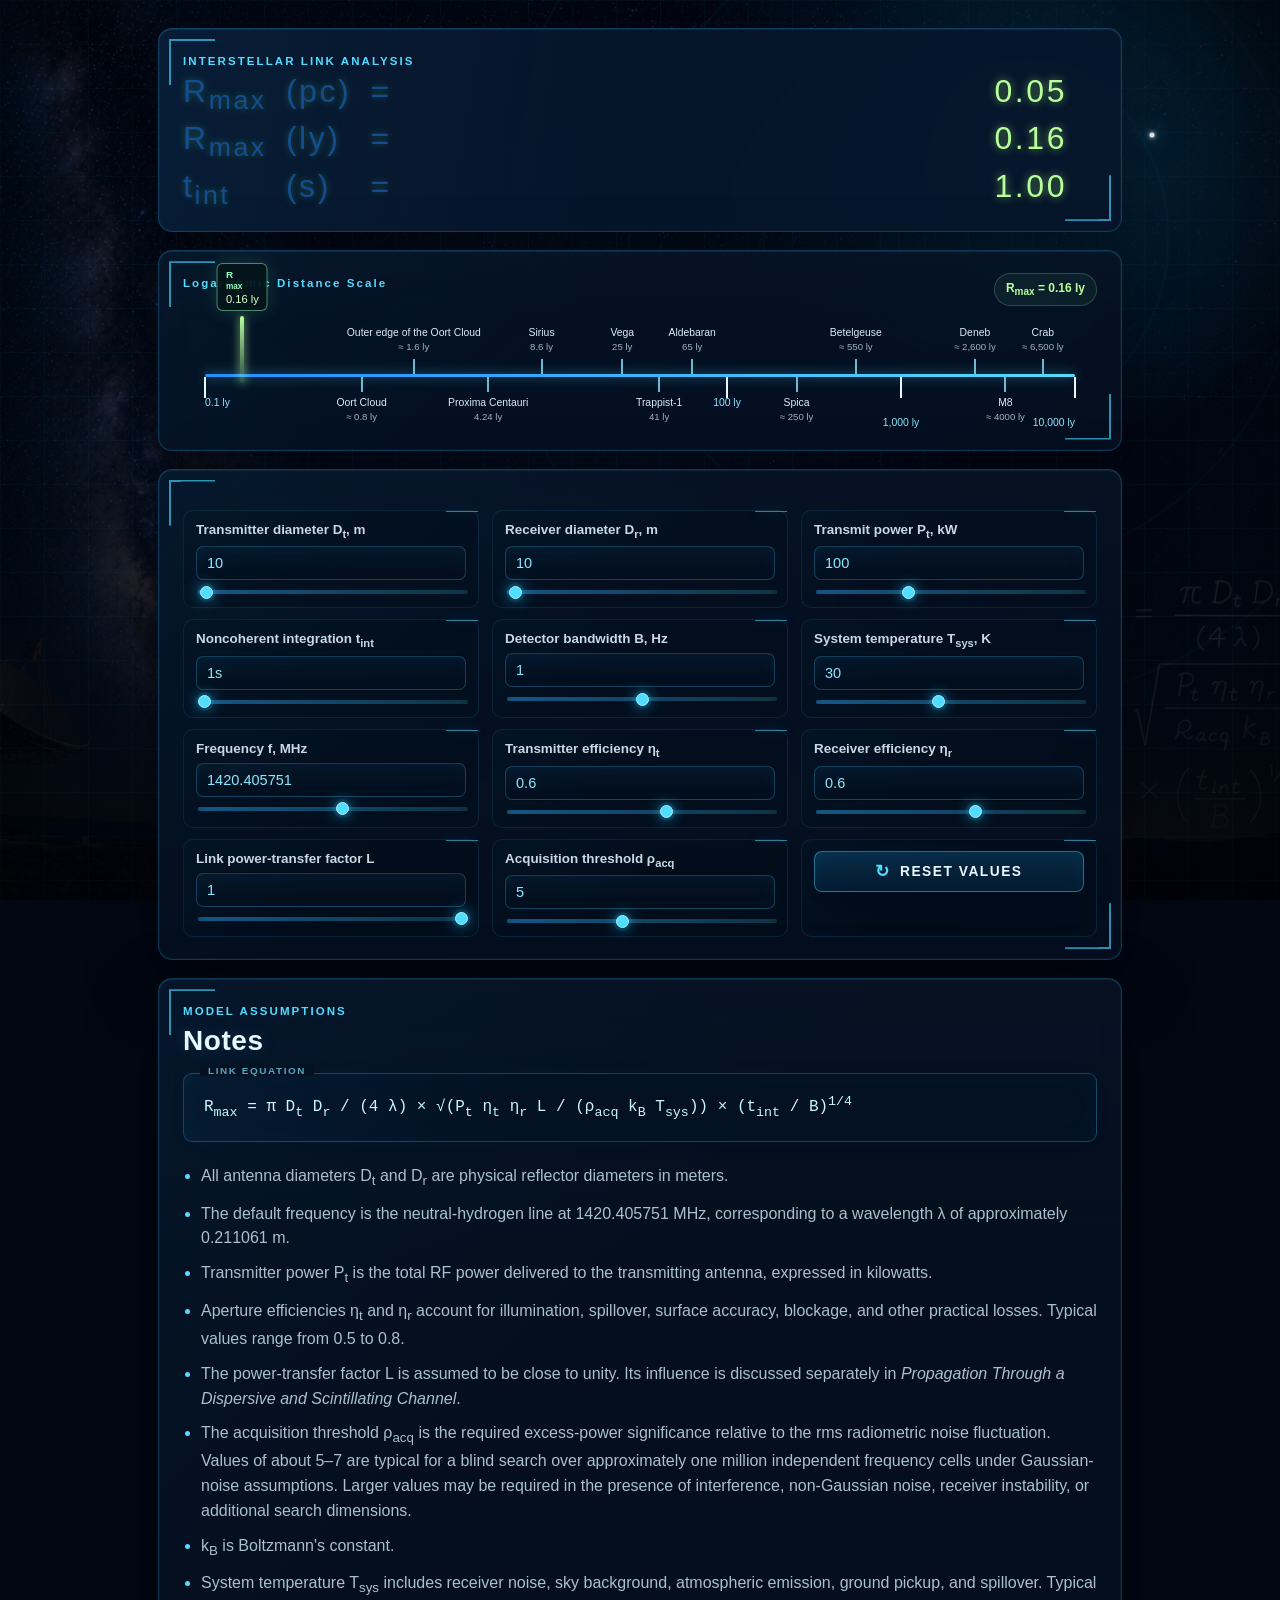
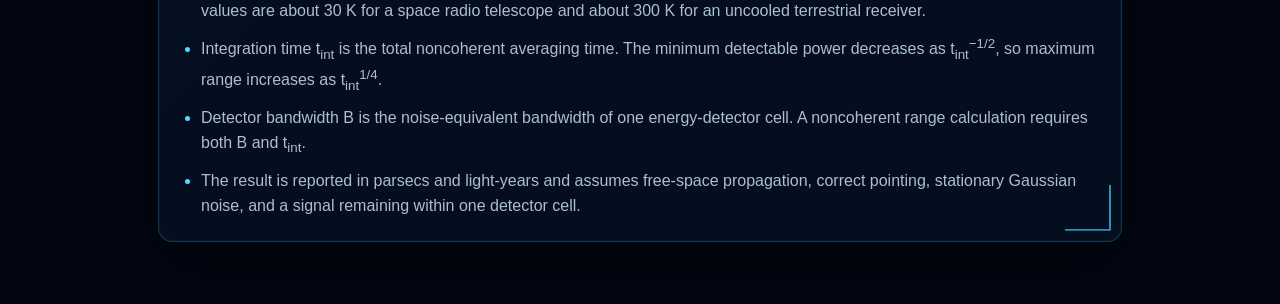
==== commit cdfbce42: "Distance Scale" ====
--- a/index.html
+++ b/index.html
@@ -4,6 +4,7 @@
   <meta charset="UTF-8">
   <meta name="viewport" content="width=device-width, initial-scale=1.0">
   <title>Noncoherent Range Calculator</title>
+    <link rel="icon" type="image/svg+xml" href="data:image/svg+xml,%3Csvg xmlns='http://www.w3.org/2000/svg' viewBox='0 0 64 64'%3E%3Crect width='64' height='64' rx='12' fill='%23061018'/%3E%3Ccircle cx='47' cy='17' r='3.5' fill='%236dffb3'/%3E%3Cg fill='none' stroke='%236dffb3' stroke-width='3' stroke-linecap='round'%3E%3Cpath d='M52 12a8 8 0 0 1 0 10'/%3E%3Cpath d='M56 8a14 14 0 0 1 0 18'/%3E%3C/g%3E%3Cpath d='M12 21c7 19 17 27 34 26-8 9-22 11-31 2-8-8-8-20-3-28Z' fill='%23112838' stroke='%23b9e9f5' stroke-width='3' stroke-linejoin='round'/%3E%3Cpath d='m27 43-5 12m12-10 8 10M18 55h29' fill='none' stroke='%23b9e9f5' stroke-width='3' stroke-linecap='round'/%3E%3C/svg%3E">
   <link rel="stylesheet" href="calc/style.css">
   <link rel="stylesheet" href="calc/display.css">
 </head>
@@ -20,6 +21,74 @@
     <section class="panel panel-title">
       <span class="panel-kicker">INTERSTELLAR LINK ANALYSIS</span>
       <div id="resultText" class="display-value"> Enter valid values </div>
+    </section>
+
+    <section class="panel distance-panel" aria-labelledby="distance-scale-title">
+      <div class="distance-heading">
+        <div>
+          <span class="panel-kicker">Logarithmic Distance Scale</span>
+          <!-- <h2 id="distance-scale-title">How far does the signal reach?</h2> -->
+        </div>
+        <div id="distanceScaleStatus" class="distance-status">R<sub>max</sub></div>
+      </div>
+
+      <div class="distance-scale" role="img" aria-label="Logarithmic distance scale from 0.1 to 10,000 light-years">
+        <div class="distance-axis" aria-hidden="true"></div>
+
+        <div class="distance-landmark major lower edge-start" style="--position: 0%">
+          <span class="landmark-tick"></span><span class="landmark-label"><strong>0.1 ly</strong></span>
+        </div>
+        <div class="distance-landmark lower" style="--position: 18%">
+          <span class="landmark-tick"></span><span class="landmark-label"><strong>Oort Cloud</strong><small>≈ 0.8 ly</small></span>
+        </div>
+        <div class="distance-landmark upper" style="--position: 24%">
+          <span class="landmark-tick"></span><span class="landmark-label"><strong>Outer edge of the Oort Cloud</strong><small>≈ 1.6 ly</small></span>
+        </div>
+        <div class="distance-landmark lower" style="--position: 32.55%">
+          <span class="landmark-tick"></span><span class="landmark-label"><strong>Proxima Centauri</strong><small>4.24 ly</small></span>
+        </div>
+        <div class="distance-landmark upper" style="--position: 38.69%">
+          <span class="landmark-tick"></span><span class="landmark-label"><strong>Sirius</strong><small>8.6 ly</small></span>
+        </div>
+        <div class="distance-landmark upper" style="--position: 47.96%">
+          <span class="landmark-tick"></span><span class="landmark-label"><strong>Vega</strong><small>25 ly</small></span>
+        </div>
+        <div class="distance-landmark lower" style="--position: 52.2%">
+          <span class="landmark-tick"></span><span class="landmark-label"><strong>Trappist-1</strong><small>41 ly</small></span>
+        </div>                                    
+        <div class="distance-landmark upper" style="--position: 56%">
+          <span class="landmark-tick"></span><span class="landmark-label"><strong>Aldebaran</strong><small>65 ly</small></span>
+        </div>
+        <div class="distance-landmark major lower" style="--position: 60%">
+          <span class="landmark-tick"></span><span class="landmark-label"><strong>100 ly</strong></span>
+        </div>
+        <div class="distance-landmark lower" style="--position: 68%">
+          <span class="landmark-tick"></span><span class="landmark-label"><strong>Spica</strong><small>≈ 250 ly</small></span>
+        </div>                
+        <div class="distance-landmark upper" style="--position: 74.81%">
+          <span class="landmark-tick"></span><span class="landmark-label"><strong>Betelgeuse</strong><small>≈ 550 ly</small></span>
+        </div>
+        <div class="distance-landmark major lower stagger" style="--position: 80%">
+          <span class="landmark-tick"></span><span class="landmark-label"><strong>1,000 ly</strong></span>
+        </div>
+        <div class="distance-landmark upper" style="--position: 88.5%">
+          <span class="landmark-tick"></span><span class="landmark-label"><strong>Deneb</strong><small>≈ 2,600 ly</small></span>
+        </div>
+        <div class="distance-landmark lower" style="--position: 92%">
+          <span class="landmark-tick"></span><span class="landmark-label"><strong>M8</strong><small>≈ 4000 ly</small></span>
+        </div>
+        <div class="distance-landmark upper" style="--position: 96.3%">
+          <span class="landmark-tick"></span><span class="landmark-label"><strong>Crab</strong><small>≈ 6,500 ly</small></span>
+        </div>        
+        <div class="distance-landmark major lower edge stagger" style="--position: 100%">
+          <span class="landmark-tick"></span><span class="landmark-label"><strong>10,000 ly</strong></span>
+        </div>
+
+        <div id="rangeMarker" class="range-marker" style="--position: 0%">
+          <span class="range-marker-line"></span>
+          <span id="rangeMarkerLabel" class="range-marker-label">R<sub>max</sub></span>
+        </div>
+      </div>
     </section>
 
     <section class="panel panel-parameters">
--- a/calc/style.css
+++ b/calc/style.css
@@ -146,7 +146,7 @@
 .container {
   position: relative;
   z-index: 1;
-  max-width: 1120px;
+  max-width: 1020px;
   margin: 0 auto;
   padding: 28px 28px 44px;
 }
@@ -198,6 +198,184 @@
   background:
     linear-gradient(100deg, rgba(18, 80, 129, 0.15), transparent 46%),
     var(--panel-strong);
+}
+
+.distance-panel {
+  padding-bottom: 14px;
+}
+
+.distance-heading {
+  display: flex;
+  align-items: flex-start;
+  justify-content: space-between;
+  gap: 24px;
+}
+
+.distance-status {
+  padding: 7px 11px;
+  color: #b8ff9b;
+  font-size: 0.75rem;
+  font-weight: 700;
+  font-variant-numeric: tabular-nums;
+  white-space: nowrap;
+  background: rgba(112, 255, 139, 0.06);
+  border: 1px solid rgba(142, 255, 162, 0.22);
+  border-radius: 999px;
+}
+
+.distance-scale {
+  position: relative;
+  height: 112px;
+  margin: 18px 22px 0;
+}
+
+.distance-axis {
+  position: absolute;
+  top: 50px;
+  left: 0;
+  right: 0;
+  height: 3px;
+  background: linear-gradient(90deg, #238cff, #52dcff);
+  border-radius: 999px;
+  box-shadow: 0 0 12px rgba(82, 220, 255, 0.55);
+}
+
+.distance-landmark,
+.range-marker {
+  position: absolute;
+  top: 50px;
+  left: var(--position);
+}
+
+.landmark-tick {
+  position: absolute;
+  left: -1px;
+  width: 2px;
+  height: 15px;
+  background: rgba(139, 232, 255, 0.78);
+}
+
+.distance-landmark.upper .landmark-tick {
+  bottom: 0;
+}
+
+.distance-landmark.lower .landmark-tick {
+  top: 3px;
+}
+
+.distance-landmark.major .landmark-tick {
+  height: 21px;
+  background: #e8f8ff;
+}
+
+.landmark-label {
+  position: absolute;
+  left: 0;
+  min-width: max-content;
+  color: #c8dbe7;
+  font-size: 0.65rem;
+  line-height: 1.2;
+  transform: translateX(-50%);
+  text-align: center;
+  white-space: nowrap;
+}
+
+.upper .landmark-label {
+  bottom: 21px;
+}
+
+.lower .landmark-label {
+  top: 23px;
+}
+
+@media (min-width: 761px) {
+  .distance-landmark.stagger .landmark-label {
+    top: 43px;
+  }
+}
+
+.landmark-label strong,
+.landmark-label small {
+  display: block;
+}
+
+.landmark-label strong {
+  color: #d8edf6;
+  font-weight: 400;
+}
+
+.landmark-label small {
+  margin-top: 2px;
+  color: var(--muted);
+  font-size: 0.6rem;
+}
+
+.distance-landmark.major .landmark-label strong {
+  color: var(--cyan-soft);
+}
+
+.distance-landmark.edge-start .landmark-label {
+  transform: none;
+  text-align: left;
+}
+
+.distance-landmark.edge .landmark-label {
+  transform: translateX(-100%);
+  text-align: right;
+}
+
+.range-marker {
+  z-index: 4;
+  transition: left 0.28s ease-out;
+}
+
+.range-marker-line {
+  position: absolute;
+  left: -2px;
+  bottom: -9px;
+  width: 4px;
+  height: 67px;
+  background: linear-gradient(to bottom, #b8ff9b, rgba(184, 255, 155, 0.2));
+  border-radius: 999px;
+  box-shadow: 0 0 9px rgba(184, 255, 155, 0.78);
+}
+
+.range-marker-label {
+  position: absolute;
+  bottom: 63px;
+  left: 0;
+  display: flex;
+  flex-direction: column;
+  gap: 2px;
+  padding: 5px 8px;
+  color: #8fffb9;
+  font-size: 0.62rem;
+  font-weight: 800;
+  white-space: nowrap;
+  transform: translateX(-50%);
+  background: rgba(4, 22, 27, 0.94);
+  border: 1px solid rgba(143, 255, 185, 0.5);
+  border-radius: 6px;
+  box-shadow: 0 0 18px rgba(105, 255, 155, 0.16);
+}
+
+.range-marker-label strong {
+  color: #d9ffc9;
+  font-size: 0.7rem;
+  font-variant-numeric: tabular-nums;
+  font-weight: 400;
+}
+
+.range-marker.below-scale .range-marker-label {
+  transform: none;
+}
+
+.range-marker.above-scale .range-marker-label {
+  transform: translateX(-100%);
+}
+
+.range-marker.invalid {
+  display: none;
 }
 
 .panel-kicker,
@@ -521,6 +699,89 @@
     display: none;
   }
 
+  .distance-heading {
+    display: block;
+  }
+
+  .distance-status {
+    display: inline-block;
+    margin-top: 12px;
+  }
+
+  .distance-scale {
+    height: 270px;
+    margin: 18px 8px 0 24px;
+  }
+
+  .distance-axis {
+    top: 0;
+    bottom: 0;
+    left: 0;
+    right: auto;
+    width: 3px;
+    height: auto;
+    background: linear-gradient(180deg, #238cff, #52dcff);
+  }
+
+  .distance-axis::after {
+    top: auto;
+    bottom: 0;
+    left: 26px;
+    transform: none;
+  }
+
+  .distance-landmark,
+  .range-marker {
+    top: var(--position);
+    left: 0;
+  }
+
+  .landmark-tick,
+  .distance-landmark.upper .landmark-tick,
+  .distance-landmark.lower .landmark-tick {
+    top: -1px;
+    bottom: auto;
+    left: -8px;
+    width: 17px;
+    height: 2px;
+  }
+
+  .distance-landmark.major .landmark-tick {
+    width: 23px;
+    height: 2px;
+    left: -11px;
+  }
+
+  .landmark-label,
+  .upper .landmark-label,
+  .lower .landmark-label,
+  .distance-landmark.edge-start .landmark-label,
+  .distance-landmark.edge .landmark-label {
+    top: 0;
+    bottom: auto;
+    left: 17px;
+    transform: translateY(-50%);
+    text-align: left;
+  }
+
+  .range-marker-line {
+    top: -2px;
+    bottom: auto;
+    left: -97px;
+    width: 194px;
+    height: 4px;
+    background: linear-gradient(90deg, rgba(184, 255, 155, 0.12), #b8ff9b, rgba(184, 255, 155, 0.12));
+  }
+
+  .range-marker-label,
+  .range-marker.below-scale .range-marker-label,
+  .range-marker.above-scale .range-marker-label {
+    bottom: auto;
+    top: -7px;
+    left: -96px;
+    transform: translateY(-100%);
+  }
+
   #signal-waves {
     top: 40px;
     left: 92%;
--- a/calc/display.css
+++ b/calc/display.css
@@ -45,34 +45,58 @@
     pointer-events:none;
 }
 
-.display-value{
+.display-header{
+    color:#7db88b;
+    font-size:.8rem;
+    letter-spacing:.25em;
+    margin-bottom:14px;
+    opacity:.9;
+}
 
-    font-size:3.4rem;
-
+.display-value {
+    font-size:2rem;
     font-weight:300;
-
     line-height:1.05;
-
     letter-spacing:.08em;
-
     color:#b8ff9b;
-
     text-shadow:
         0 0 6px rgba(120,255,150,.45),
         0 0 16px rgba(120,255,150,.2);
 
-letter-spacing:.08em;
+    letter-spacing:.08em;
+    display: grid;
+    grid-template-columns: max-content max-content 1fr max-content;
+    row-gap: 0.25em;
+    column-gap: 0.6em;
+    align-items: baseline;
+    font-variant-numeric: tabular-nums;
+    animation: glow 5s ease-in-out infinite;
 }
 
-.display-header{
+.label {
+    color:#238cff;
+    opacity: .45;
+}
 
-    color:#7db88b;
+.eq {
+    /*justify-self: center;*/
+    color:#238cff;
+    opacity: .45;
+}
 
-    font-size:.8rem;
+.value {
+    justify-self: end;
+    padding-right: 30px;
+    /*color: #d9ff9d;*/
+    text-shadow:
+        0 0 8px rgba(180,255,120,.6);
+}
 
-    letter-spacing:.25em;
-
-    margin-bottom:14px;
-
-    opacity:.9;
+@keyframes glow {
+    0%,100%{
+        filter:brightness(1);
+    }
+    50%{
+        filter:brightness(1.03);
+    }
 }
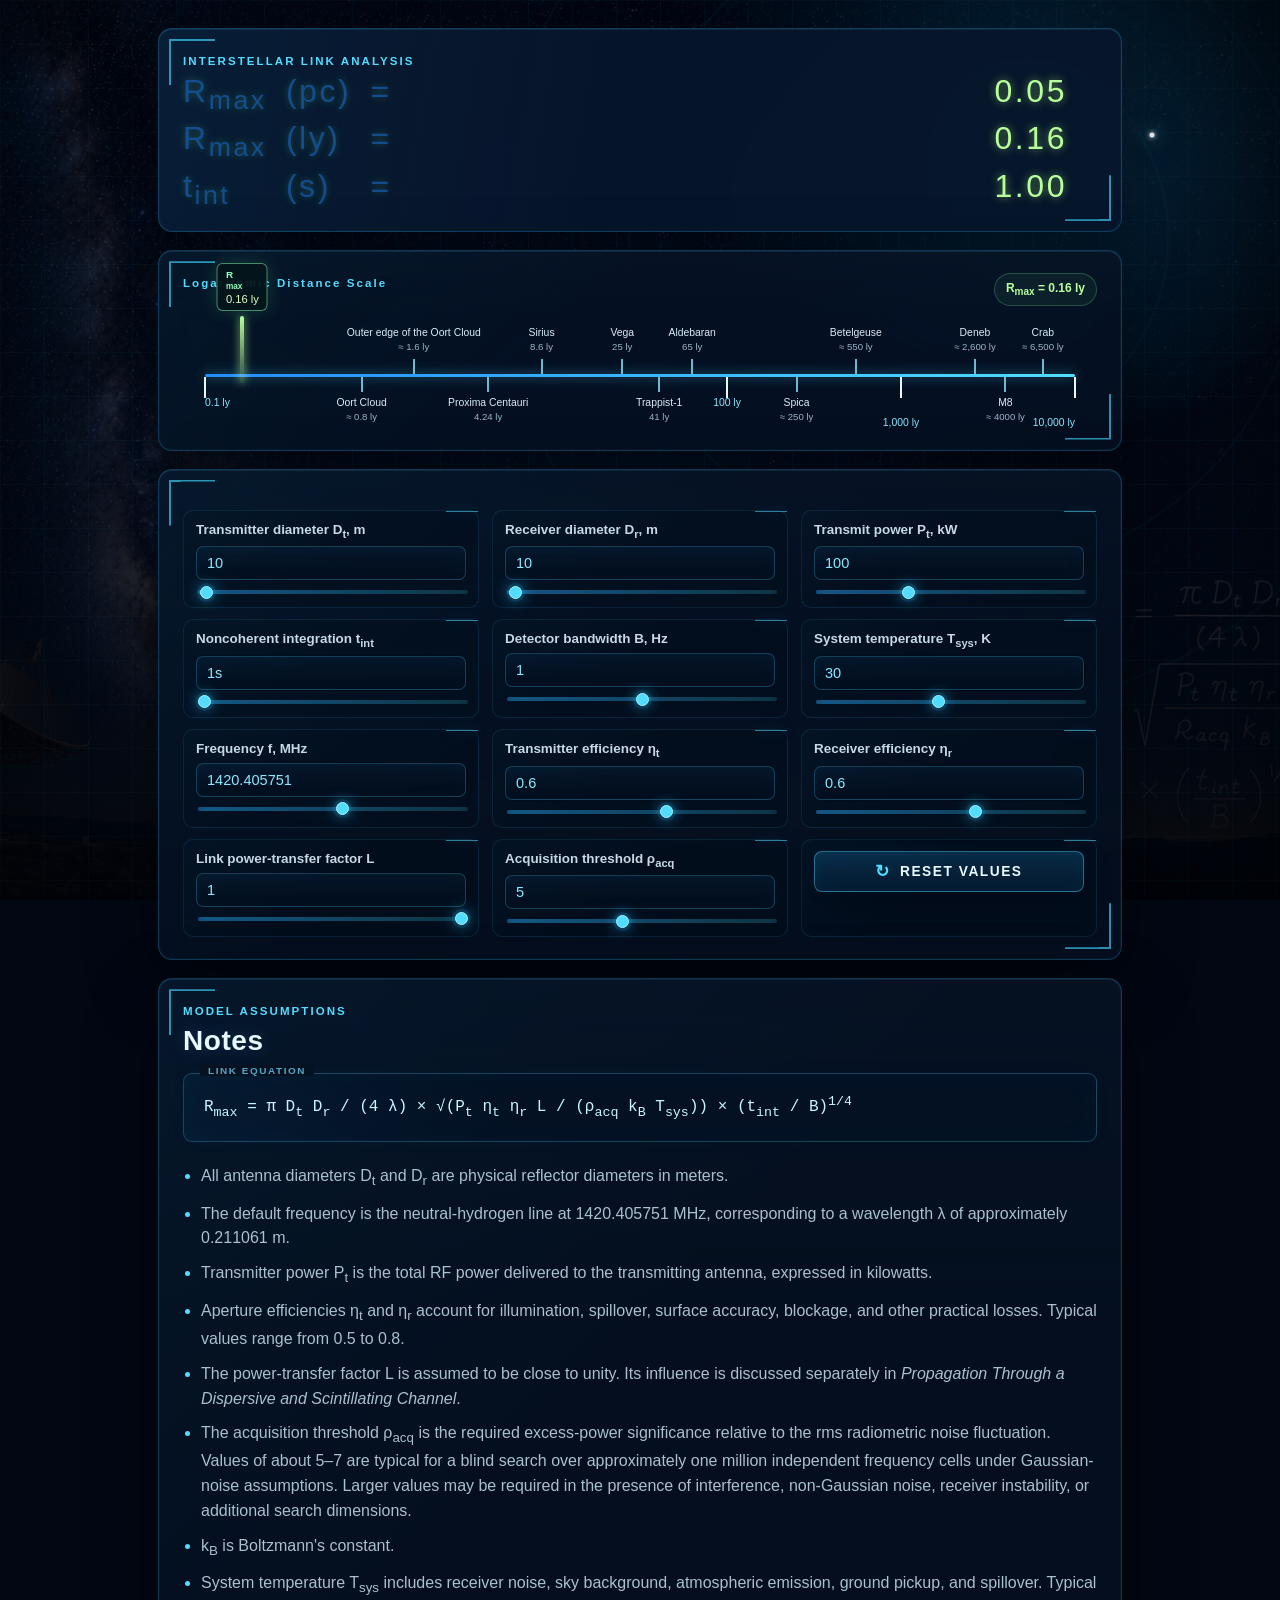
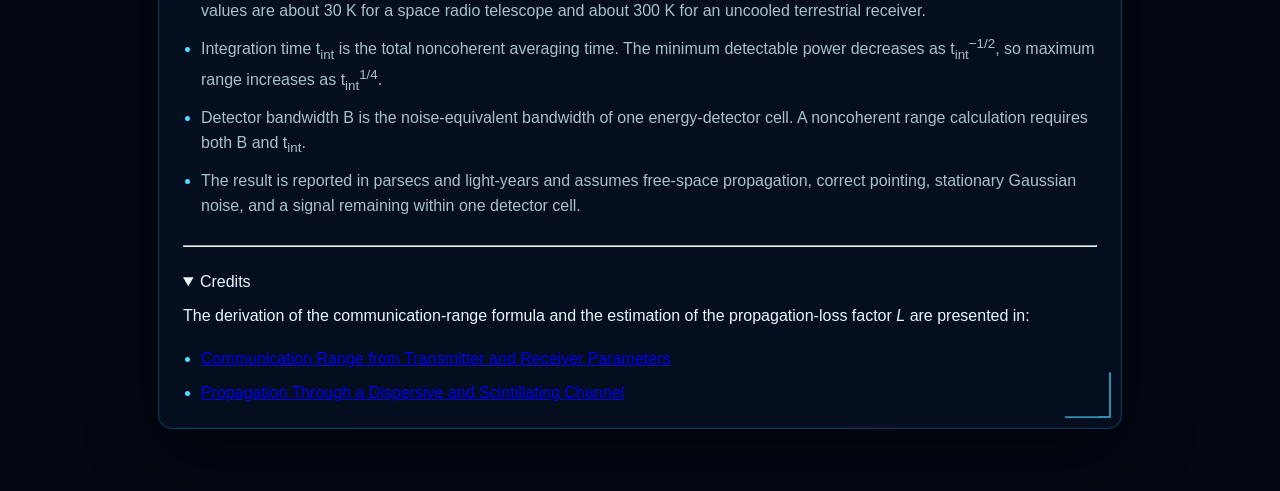
==== commit 3ccb11c3: "Add Credits" ====
--- a/index.html
+++ b/index.html
@@ -86,7 +86,7 @@
 
         <div id="rangeMarker" class="range-marker" style="--position: 0%">
           <span class="range-marker-line"></span>
-          <span id="rangeMarkerLabel" class="range-marker-label">R<sub>max</sub></span>
+          <span id="rangeMarkerLabel" class="range-marker-label">Rmax</span>
         </div>
       </div>
     </section>
@@ -197,6 +197,35 @@
         <li>Detector bandwidth B is the noise-equivalent bandwidth of one energy-detector cell. A noncoherent range calculation requires both B and t<sub>int</sub>.</li>
         <li>The result is reported in parsecs and light-years and assumes free-space propagation, correct pointing, stationary Gaussian noise, and a signal remaining within one detector cell.</li>
       </ul>
+<br>
+<hr>
+<br>
+<details open>
+  <summary>Credits</summary>
+
+  <p>
+    The derivation of the communication-range formula and the estimation
+    of the propagation-loss factor <em>L</em> are presented in:
+  </p>
+
+  <ul>
+    <li>
+      <a href="https://github.com/git-moiseev/waveforms_applications/blob/main/1.%20Communication%20Range%20from%20Transmitter%20and%20Receiver%20Parameters.md"
+         target="_blank"
+         rel="noopener noreferrer">
+        Communication Range from Transmitter and Receiver Parameters
+      </a>
+    </li>
+
+    <li>
+      <a href="https://github.com/git-moiseev/waveforms_applications/blob/main/3.%20Propagation%20Through%20a%20Dispersive%20and%20Scintillating%20Channel.md"
+         target="_blank"
+         rel="noopener noreferrer">
+        Propagation Through a Dispersive and Scintillating Channel
+      </a>
+    </li>
+  </ul>
+</details>
     </section>
   </main>
 
--- a/calc/style.css
+++ b/calc/style.css
@@ -57,6 +57,10 @@
   inset: 0;
   z-index: -1;
   pointer-events: none;
+}
+
+details p {
+  color: #e8f8ff;
 }
 
 .background-grid {
